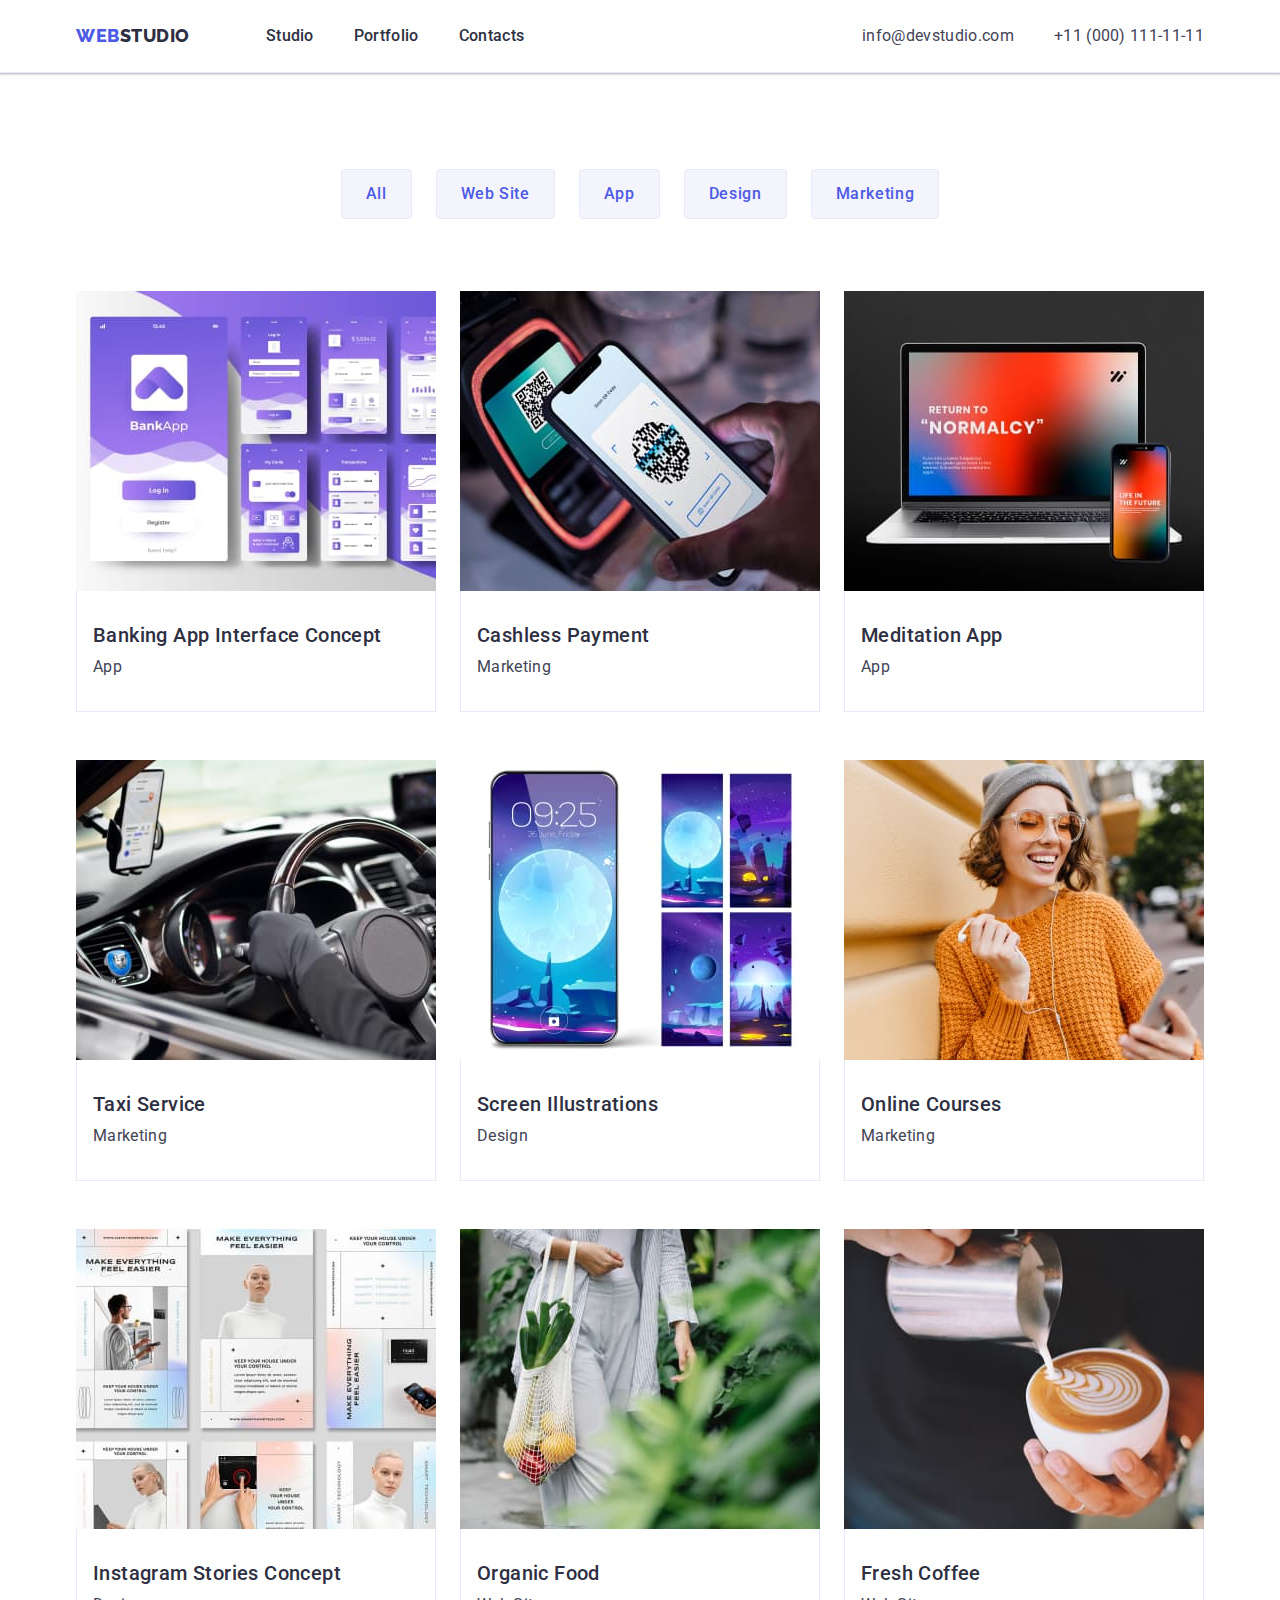
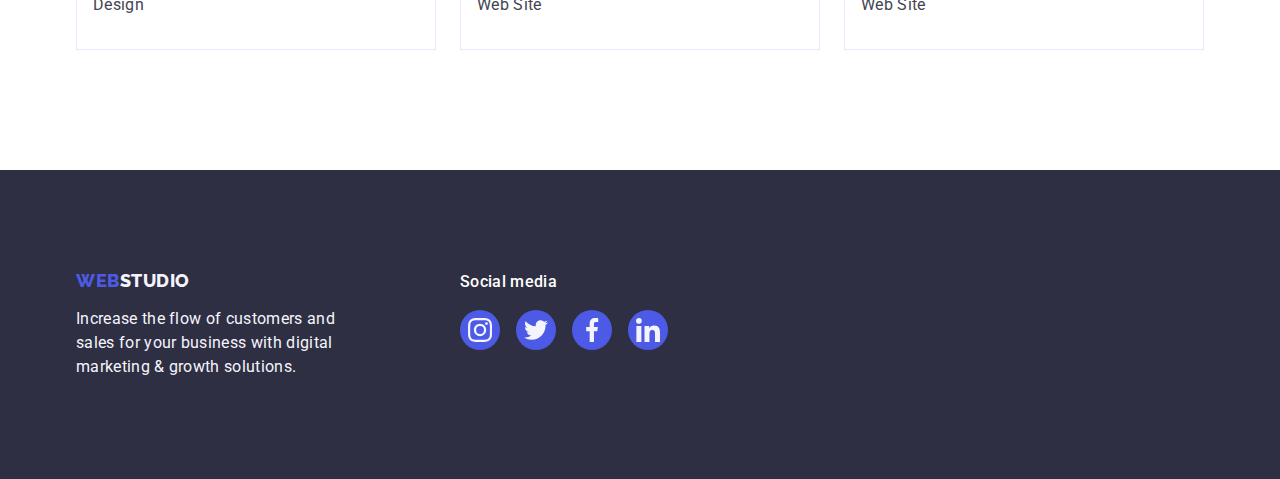
==== portfolio.html @ 441c0a94 "Initial commit" ====
<!DOCTYPE html>
<html lang="en">
  <head>
    <meta charset="UTF-8" />
    <meta http-equiv="X-UA-Compatible" content="IE=edge" />
    <meta name="viewport" content="width=device-width, initial-scale=1.0" />
    <title>Document</title>
    <!-- fonts -->
    <link rel="preconnect" href="https://fonts.googleapis.com" />
    <link rel="preconnect" href="https://fonts.gstatic.com" crossorigin />
    <link
      href="https://fonts.googleapis.com/css2?family=Raleway:wght@800&family=Roboto:wght@400;500;700;900&display=swap"
      rel="stylesheet"
    />
    <!-- normalize -->
    <link
      rel="stylesheet"
      href="https://cdn.jsdelivr.net/npm/modern-normalize@1.1.0/modern-normalize.min.css"
    />
    <!-- style.css -->
    <link rel="stylesheet" href="./css/style.css" />
  </head>
  <body>
    <!--header-->
    <header class="header">
      <div class="header-container container">
        <nav class="header-nav">
          <a class="logo link header-logo" href="./index.html"
            >Web<span class="span-logo">Studio</span></a
          >
          <ul class="header-list list">
            <li class="header-item">
              <a class="header-link link" href="./index.html">Studio</a>
            </li>
            <li class="header-item">
              <a class="header-link link" href="./portfolio.html">Portfolio</a>
            </li>
            <li class="header-item">
              <a class="header-link link" href="">Contacts</a>
            </li>
          </ul>
        </nav>
        <address class="header-address">
          <ul class="header-address-list list">
            <li class="header-item">
              <a class="header-contact link" href="mailto:info@devstudio.com"
                >info@devstudio.com</a
              >
            </li>
            <li class="header-item">
              <a class="header-contact link" href="tel:+110001111111"
                >+11 (000) 111-11-11</a
              >
            </li>
          </ul>
        </address>
      </div>
    </header>
    <!-- main -->
    <main>
      <section class="portfolio">
        <div class="container">
          <h1 class="portfolio-title" hidden>Portfolio</h1>

          <ul class="list list-btn">
            <li class="portfolio-item-btn">
              <button class="portfolio-btn btn" type="button">All</button>
            </li>
            <li class="portfolio-item-btn">
              <button class="portfolio-btn btn" type="button">Web Site</button>
            </li>
            <li class="portfolio-item-btn">
              <button class="portfolio-btn btn" type="button">App</button>
            </li>
            <li class="portfolio-item-btn">
              <button class="portfolio-btn btn" type="button">Design</button>
            </li>
            <li class="portfolio-item-btn">
              <button class="portfolio-btn btn" type="button">Marketing</button>
            </li>
          </ul>

          <ul class="list portfolio-list">
            <li class="portfolio-item">
              <a class="link portfolio-link" href="">
                <div>
                  <img
                    class="portfolio-img"
                    src="./images/portfolio/img1.jpg"
                    alt="Banking App Interface Concept"
                    width="360"
                  />
                </div>
                <div class="inform-portfolio">
                  <h2 class="portfolio-third-title">
                    Banking App Interface Concept
                  </h2>
                  <p class="portfolio-text">App</p>
                </div>
              </a>
            </li>

            <li class="portfolio-item">
              <a class="link portfolio-link" href="">
                <div>
                  <img
                    class="portfolio-img"
                    src="./images/portfolio/img2.jpg"
                    alt="Cashless Payment"
                    width="360"
                  />
                </div>
                <div class="inform-portfolio">
                  <h2 class="portfolio-third-title">Cashless Payment</h2>
                  <p class="portfolio-text">Marketing</p>
                </div>
              </a>
            </li>

            <li class="portfolio-item">
              <a class="link portfolio-link" href="">
                <div>
                  <img
                    class="portfolio-img"
                    src="./images/portfolio/img3.jpg"
                    alt="Meditation"
                    width="360"
                  />
                </div>
                <div class="inform-portfolio">
                  <h2 class="portfolio-third-title">Meditation App</h2>
                  <p class="portfolio-text">App</p>
                </div>
              </a>
            </li>

            <li class="portfolio-item">
              <a class="link portfolio-link" href="">
                <div>
                  <img
                    class="portfolio-img"
                    src="./images/portfolio/img4.jpg"
                    alt="Taxi Service"
                    width="360"
                  />
                </div>
                <div class="inform-portfolio">
                  <h2 class="portfolio-third-title">Taxi Service</h2>
                  <p class="portfolio-text">Marketing</p>
                </div>
              </a>
            </li>

            <li class="portfolio-item">
              <a class="link portfolio-link" href="">
                <div>
                  <img
                    class="portfolio-img"
                    src="./images/portfolio/img5.jpg"
                    alt="Screen Illustrations"
                    width="360"
                  />
                </div>
                <div class="inform-portfolio">
                  <h2 class="portfolio-third-title">Screen Illustrations</h2>
                  <p class="portfolio-text">Design</p>
                </div>
              </a>
            </li>

            <li class="portfolio-item">
              <a class="link portfolio-link" href="">
                <div>
                  <img
                    class="portfolio-img"
                    src="./images/portfolio/img6.jpg"
                    alt="Online Courses"
                    width="360"
                  />
                </div>
                <div class="inform-portfolio">
                  <h2 class="portfolio-third-title">Online Courses</h2>
                  <p class="portfolio-text">Marketing</p>
                </div>
              </a>
            </li>

            <li class="portfolio-item">
              <a class="link portfolio-link" href="">
                <div>
                  <img
                    class="portfolio-img"
                    src="./images/portfolio/img7.jpg"
                    alt="Instagram Stories Concept"
                    width="360"
                  />
                </div>
                <div class="inform-portfolio">
                  <h2 class="portfolio-third-title">
                    Instagram Stories Concept
                  </h2>
                  <p class="portfolio-text">Design</p>
                </div>
              </a>
            </li>

            <li class="portfolio-item">
              <a class="link portfolio-link" href="">
                <div>
                  <img
                    class="portfolio-img"
                    src="./images/portfolio/img8.jpg"
                    alt="Organic Food"
                    width="360"
                  />
                </div>
                <div class="inform-portfolio">
                  <h2 class="portfolio-third-title">Organic Food</h2>
                  <p class="portfolio-text">Web Site</p>
                </div>
              </a>
            </li>

            <li class="portfolio-item">
              <a class="link portfolio-link" href="">
                <div>
                  <img
                    class="portfolio-img"
                    src="./images/portfolio/img9.jpg"
                    alt="Fresh Coffee"
                    width="360"
                  />
                </div>
                <div class="inform-portfolio">
                  <h2 class="portfolio-third-title">Fresh Coffee</h2>
                  <p class="portfolio-text">Web Site</p>
                </div>
              </a>
            </li>
          </ul>
        </div>
      </section>
    </main>
    <!--footer-->
    <footer class="footer">
      <div class="container footer-conteiner">
        <div class="footer-left">
          <a class="logo link logo-footer" href="./index.html"
            >Web<span class="span-footer-logo">Studio</span></a
          >
          <p class="footer-text">
            Increase the flow of customers and sales for your business with
            digital marketing & growth solutions.
          </p>
        </div>

        <div class="footer-right">
          <p class="footer-second-text">Social media</p>
          <ul class="icon-list icon-list-footer list">
            <li class="icon-item">
              <a
                class="icon-link footer-link link"
                href=""
                target="_blank"
                rel="noopener noreferrer"
                aria-label="Instagram icon"
              >
                <svg class="social-icon" width="24" height="24">
                  <use href="./images/icons.svg#instagram"></use>
                </svg>
              </a>
            </li>

            <li class="icon-item">
              <a
                class="icon-link footer-link link"
                href=""
                target="_blank"
                rel="noopener noreferrer"
                aria-label="Twitter icon"
              >
                <svg class="social-icon" width="24" height="24">
                  <use href="./images/icons.svg#twitter"></use>
                </svg>
              </a>
            </li>

            <li class="icon-item">
              <a
                class="icon-link footer-link link"
                href=""
                target="_blank"
                rel="noopener noreferrer"
                aria-label="Facebook icon"
              >
                <svg class="social-icon" width="24" height="24">
                  <use href="./images/icons.svg#facebook"></use>
                </svg>
              </a>
            </li>

            <li class="icon-item">
              <a
                class="icon-link footer-link link"
                href=""
                target="_blank"
                rel="noopener noreferrer"
                aria-label="Linkedin icon"
              >
                <svg class="social-icon" width="24" height="24">
                  <use href="./images/icons.svg#linkedin"></use>
                </svg>
              </a>
            </li>
          </ul>
        </div>
      </div>
    </footer>
  </body>
</html>
---- css/style.css ----
:root {
  --primary-text-color: #434455;
  --secondary-text-color: #2e2f42;
  --btn--logo-color: #4d5ae5;
  --acent-color: #404bbf;
  --white-color: #ffffff;
  --light-color: #f4f4fd;
  --border: #e7e9fc;
  --acent-bg-icon: #31d0aa;
  --customers-color: rgba(142, 143, 153, 1);
  --customers-link: #8e8f99;
}

body {
  color: var(--primary-text-color);
  background-color: var(--white-color);
  font-family: "Roboto", sans-serif;
  font-size: 16px;
  line-height: 1.5;
  letter-spacing: 0.02em;
}

h1,
h2,
h3,
h4,
h5,
h6,
p,
ul {
  margin: 0;
}

img {
  display: block;
  max-width: 100%;
  height: auto;
}

/* utilities */

.list {
  padding: 0;
  margin: 0;

  list-style: none;
}

.container {
  width: 1158px;
  padding-right: 15px;
  padding-left: 15px;
  margin-right: auto;
  margin-left: auto;
}

.logo {
  color: var(--btn--logo-color);
  font-family: "Raleway", sans-serif;
  font-weight: 800;
  font-size: 18px;
  line-height: 1.17;
  letter-spacing: 0.03em;
  text-transform: uppercase;
}

.link {
  text-decoration: none;
}

.title {
  color: var(--secondary-text-color);
  font-weight: 700;
  font-size: 36px;
  line-height: 1.11;
  letter-spacing: 0.02em;
  text-align: center;
  text-transform: capitalize;
}

.btn {
  display: inline-block;
  border-radius: 4px;

  cursor: pointer;
  font-family: "Roboto", sans-serif;
  text-align: center;
  font-weight: 500;
  font-size: 16px;
  line-height: 1.5;
  letter-spacing: 0.04em;
}

/* Header */
.header {
  border-bottom: 1px solid var(--border);
  box-shadow: 0px 2px 1px rgba(46, 47, 66, 0.08),
    0px 1px 1px rgba(46, 47, 66, 0.16), 0px 1px 6px rgba(46, 47, 66, 0.08);
}

.header-container {
  display: flex;
}

.header-nav {
  display: flex;
  margin-right: auto;
  align-items: center;
}

.header-logo {
  padding-top: 24px;
  padding-bottom: 24px;
  margin-right: 76px;
}

.span-logo {
  color: var(--secondary-text-color);
}

.header-link {
  display: block;
  padding-top: 24px;
  padding-bottom: 24px;

  color: var(--secondary-text-color);
  font-weight: 500;
}

.header-list {
  display: flex;
  gap: 40px;
}

.header-link:hover,
.header-link:focus,
.header-contact:hover,
.header-contact:focus {
  color: var(--acent-color);
}

.header-address {
  font-style: normal;
}

.header-address-list {
  display: flex;
  gap: 40px;
}

.header-contact {
  display: block;
  padding-top: 24px;
  padding-bottom: 24px;

  color: var(--primary-text-color);
}

/* main */

/* hero section */

.hero {
  padding-top: 188px;
  padding-bottom: 188px;

  background-color: rgba(46, 47, 66, 0.7);
  max-width: 1440px;
  height: 600px;
  margin-right: auto;
  margin-left: auto;
  background-image: linear-gradient(
      rgba(46, 47, 66, 0.7),
      rgba(46, 47, 66, 0.7)
    ),
    url(../images/hero/img1.jpg);
  background-size: cover;
  background-repeat: no-repeat;
  background-position: center;
}

.container-hero {
  text-align: center;
}

.hero-title {
  max-width: 496px;
  margin-bottom: 48px;
  margin-left: auto;
  margin-right: auto;

  color: var(--white-color);
  font-weight: 700;
  font-size: 56px;
  line-height: 1.07;
  letter-spacing: 0.02em;
}

.hero-button {
  display: block;
  margin-right: auto;
  margin-left: auto;
  padding: 16px 32px;
  min-width: 169px;
  height: 56px;
  border: none;

  background: var(--btn--logo-color);
  color: var(--white-color);

  box-shadow: 0px 4px 4px rgba(0, 0, 0, 0.15);
}

.hero-button:hover,
.hero-button:focus {
  background-color: var(--acent-color);

  box-shadow: 0px 4px 4px rgba(0, 0, 0, 0.15);
}
/* inform section */

.inform {
  padding-top: 120px;
  padding-bottom: 120px;
}

.inform-list {
  display: flex;
  gap: 24px;
}

.inform-item {
  max-width: 264px;
  flex-basis: calc((100% - 72px) / 4);
}

.inform-list-title {
  margin-bottom: 8px;

  color: var(--secondary-text-color);
  font-weight: 500;
  font-size: 20px;
  letter-spacing: 0.02em;
  line-height: 1.2;
}

/* inform icons */

.icon-inform {
  display: flex;
  align-items: center;
  justify-content: center;
  margin-bottom: 8px;
  padding: 24px 100px;
  border-radius: 4px;

  background-color: var(--light-color);
}

/* product section */

.product {
  padding-bottom: 120px;
}

.product-title {
  margin-bottom: 72px;
}

.product-list {
  display: flex;
  gap: 24px;
}

.product-item {
  border: 1px solid var(--border);
}

/* team section */

.team {
  padding-top: 120px;
  padding-bottom: 120px;

  background-color: var(--light-color);
}

.team-title {
  margin-bottom: 72px;
}

.team-list {
  display: flex;
  gap: 24px;
}

.team-item {
  flex-basis: calc((100% - 72px) / 4);
  border-radius: 0px 0px 4px 4px;
  box-shadow: 0px 1px 6px rgba(46, 47, 66, 0.08),
    0px 1px 1px rgba(46, 47, 66, 0.16), 0px 2px 1px rgba(46, 47, 66, 0.08);

  background-color: var(--white-color);
}

.card-text {
  padding: 32px 0;
}

.team-second-title {
  margin-bottom: 8px;

  color: var(--secondary-text-color);
  font-weight: 500;
  font-size: 20px;
  line-height: 1.2;
  letter-spacing: 0.02em;
  text-align: center;
}

.team-text {
  margin-bottom: 8px;

  color: var(--primary-text-color);
  text-align: center;
}

/* social icons */

.icon-list {
  display: flex;
  gap: 24px;
  justify-content: center;
  align-items: center;
}

.icon-link {
  display: flex;
  justify-content: center;
  align-items: center;

  width: 40px;
  height: 40px;
  border-radius: 50%;

  background-color: var(--btn--logo-color);
}

.social-icon {
  fill: var(--light-color);
}

.team-link:hover,
.team-link:focus {
  background-color: var(--acent-color);
}

/* customers section */

.customers {
  padding-top: 120px;
  padding-bottom: 120px;
}

.customers-title {
  margin-bottom: 72px;
  text-align: center;

  color: var(--secondary-text-color);
  font-weight: 700;
  font-size: 36px;
  line-height: 1.1;
}

.customers-list {
  display: flex;
  gap: 24px;
}

.customers-item {
  width: 168px;
  height: 88px;
}

.customers-link {
  display: flex;
  text-align: center;
  justify-content: center;
  align-items: center;
  width: 100%;
  height: 100%;
  border: 1px solid var(--customers-link);
  border-radius: 4px;

  color: var(--customers-link);
}

.customers-link:hover,
.customers-link:focus {
  border: 1px solid var(--acent-color);
  border-radius: 4px;

  color: var(--acent-color);
}

/* customers icon */

.customers-icon {
  fill: currentColor;
}

/* footer */
.footer-conteiner {
  display: flex;
  align-items: baseline;
}

.footer {
  padding-top: 100px;
  padding-bottom: 100px;

  background-color: var(--secondary-text-color);
}

.footer-left {
  margin-right: 120px;
}

.logo-footer {
  display: inline-block;
  margin-bottom: 16px;
}

.span-footer-logo {
  color: var(--light-color);
}

.footer-text {
  width: 264px;

  color: var(--light-color);
}

.footer-second-text {
  margin-bottom: 16px;

  color: var(--white-color);
  font-weight: 500;
  letter-spacing: 0.02em;
}

/* footer icons */
.icon-list-footer {
  gap: 16px;
}

.footer-link:hover,
.footer-link:focus {
  background-color: var(--acent-bg-icon);
}

/* portfolio */

.portfolio {
  padding-top: 96px;
  padding-bottom: 120px;
}

.list-btn {
  display: flex;
  margin-bottom: 72px;
  justify-content: center;
  gap: 24px;
}

.portfolio-item-btn {
  border-radius: 4px;
}

.portfolio-btn {
  padding: 12px 24px;
  min-width: 69px;
  border: 1px solid var(--border);

  background-color: var(--light-color);
  color: var(--btn--logo-color);
}

.portfolio-btn:hover,
.portfolio-btn:focus {
  box-shadow: 0px 3px 1px rgba(0, 0, 0, 0.1), 0px 2px 1px rgba(0, 0, 0, 0.08),
    0px 2px 2px rgba(0, 0, 0, 0.12);

  background-color: var(--acent-color);
  color: var(--white-color);
  border: 1px solid transparent;
}

.portfolio-list {
  display: flex;
  flex-wrap: wrap;
  row-gap: 48px;
  column-gap: 24px;
}

.portfolio-item {
  flex-basis: calc((100% - 48px) / 3);
}

.portfolio-link {
  display: block;
}

.portfolio-link:hover,
.portfolio-link:focus {
  box-shadow: 0px 1px 6px rgba(46, 47, 66, 0.08),
    0px 1px 1px rgba(46, 47, 66, 0.16), 0px 2px 1px rgba(46, 47, 66, 0.08);
}

.inform-portfolio {
  padding: 32px 16px;
  border: 1px solid var(--border);
  border-top: none;
}

.portfolio-third-title {
  margin-bottom: 8px;

  color: var(--secondary-text-color);
  font-weight: 500;
  font-size: 20px;
  line-height: 1.2;
  letter-spacing: 0.02em;
  text-decoration: none;
}

.portfolio-text {
  color: var(--primary-text-color);
}
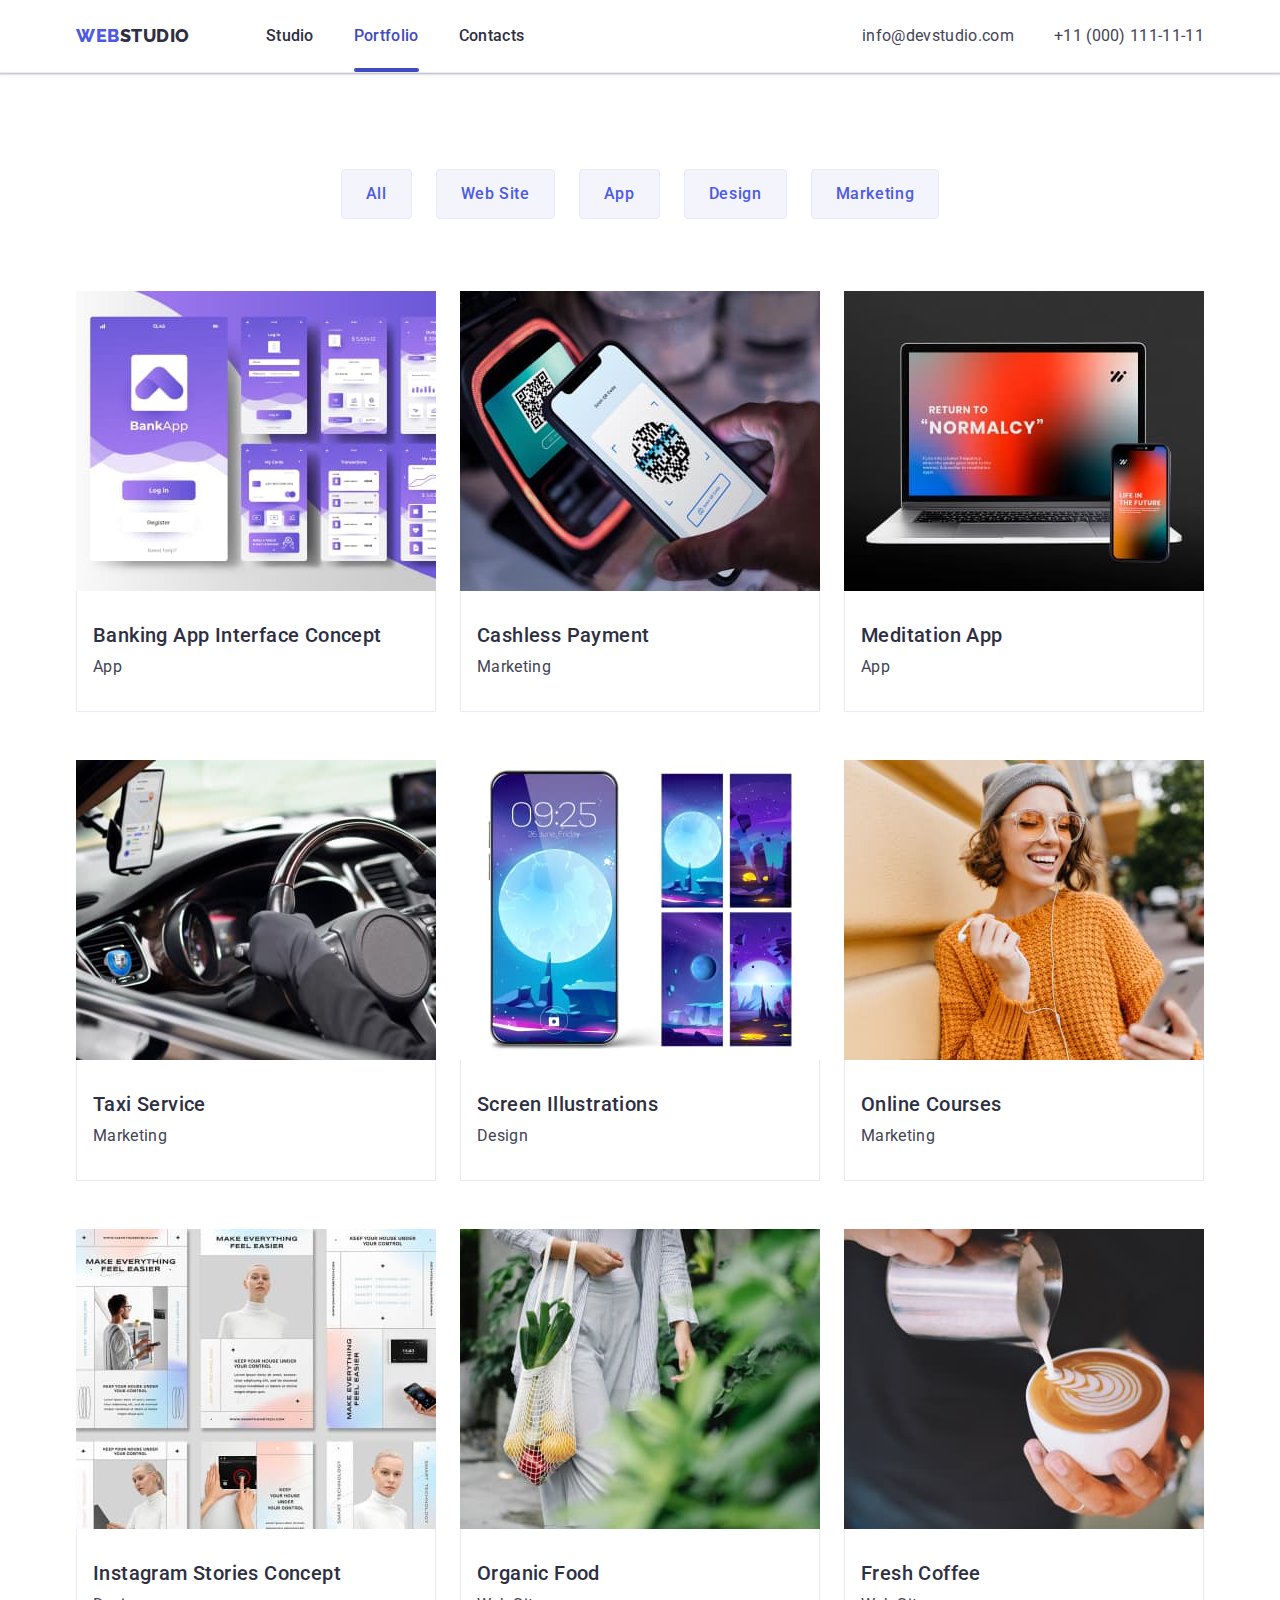
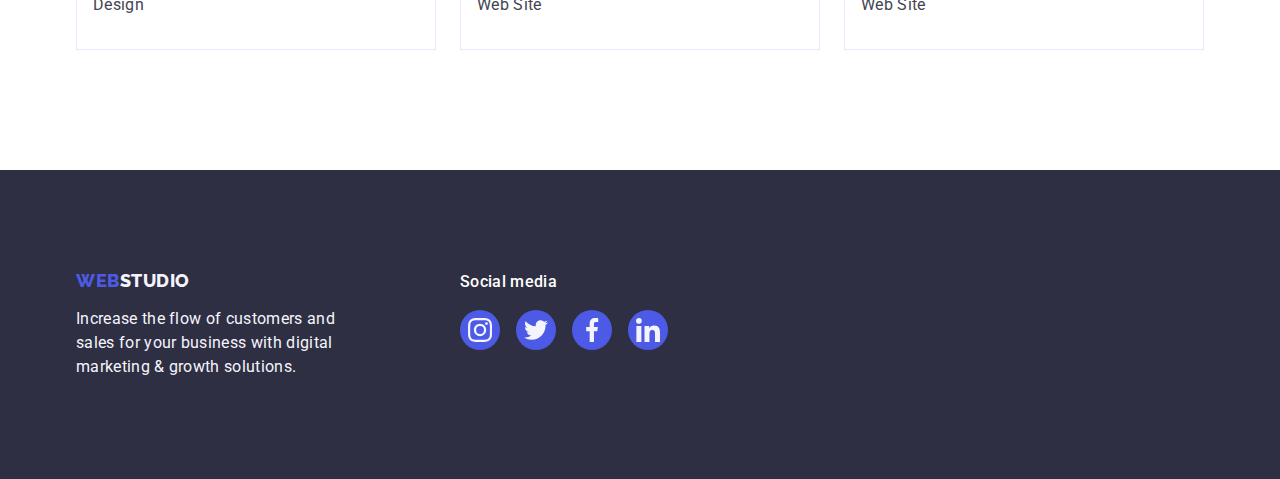
==== commit b5362310: "update portfolio.html" ====
--- a/portfolio.html
+++ b/portfolio.html
@@ -33,7 +33,9 @@
               <a class="header-link link" href="./index.html">Studio</a>
             </li>
             <li class="header-item">
-              <a class="header-link link" href="./portfolio.html">Portfolio</a>
+              <a class="header-link link active" href="./portfolio.html"
+                >Portfolio</a
+              >
             </li>
             <li class="header-item">
               <a class="header-link link" href="">Contacts</a>
@@ -266,7 +268,7 @@
                 aria-label="Instagram icon"
               >
                 <svg class="social-icon" width="24" height="24">
-                  <use href="./images/icons.svg#instagram"></use>
+                  <use href="./images/svg/sprite/icons.svg#instagram"></use>
                 </svg>
               </a>
             </li>
@@ -280,7 +282,7 @@
                 aria-label="Twitter icon"
               >
                 <svg class="social-icon" width="24" height="24">
-                  <use href="./images/icons.svg#twitter"></use>
+                  <use href="./images/svg/sprite/icons.svg#twitter"></use>
                 </svg>
               </a>
             </li>
@@ -294,7 +296,7 @@
                 aria-label="Facebook icon"
               >
                 <svg class="social-icon" width="24" height="24">
-                  <use href="./images/icons.svg#facebook"></use>
+                  <use href="./images/svg/sprite/icons.svg#facebook"></use>
                 </svg>
               </a>
             </li>
@@ -308,7 +310,7 @@
                 aria-label="Linkedin icon"
               >
                 <svg class="social-icon" width="24" height="24">
-                  <use href="./images/icons.svg#linkedin"></use>
+                  <use href="./images/svg/sprite/icons.svg#linkedin"></use>
                 </svg>
               </a>
             </li>
--- a/css/style.css
+++ b/css/style.css
@@ -118,6 +118,15 @@
   color: var(--secondary-text-color);
 }
 
+.header-list {
+  display: flex;
+  gap: 40px;
+}
+
+.header-item {
+  position: relative;
+}
+
 .header-link {
   display: block;
   padding-top: 24px;
@@ -125,11 +134,6 @@
 
   color: var(--secondary-text-color);
   font-weight: 500;
-}
-
-.header-list {
-  display: flex;
-  gap: 40px;
 }
 
 .header-link:hover,
@@ -137,6 +141,23 @@
 .header-contact:hover,
 .header-contact:focus {
   color: var(--acent-color);
+}
+
+.header-link.active {
+  color: var(--acent-color);
+}
+
+.active::after {
+  content: "";
+  position: absolute;
+  left: 0;
+  bottom: 0;
+
+  width: 100%;
+  height: 4px;
+  border-radius: 2px;
+
+  background-color: var(--acent-color);
 }
 
 .header-address {
@@ -537,3 +558,49 @@
 .portfolio-text {
   color: var(--primary-text-color);
 }
+
+/* modal window */
+
+.backdrop {
+  display: none;
+  position: fixed;
+  width: 100%;
+  height: 100%;
+  left: 0px;
+  top: 0px;
+  background-color: rgba(46, 47, 66, 0.4);
+}
+.modal {
+  position: absolute;
+  top: calc(50% - 292px);
+  left: calc(50% - 204px);
+
+  width: 408px;
+  height: 584px;
+  padding: 24px;
+  box-shadow: 0px 1px 1px rgba(0, 0, 0, 0.14), 0px 1px 3px rgba(0, 0, 0, 0.12),
+    0px 2px 1px rgba(0, 0, 0, 0.2);
+  border-radius: 4px;
+
+  background-color: #fcfcfc;
+}
+.modal-close-button {
+  position: absolute;
+  top: 24px;
+  right: 24px;
+
+  display: flex;
+  align-items: center;
+  justify-content: center;
+  padding: 0;
+  border: 1px solid rgba(0, 0, 0, 0.1);
+  width: 24px;
+  height: 24px;
+  border-radius: 50%;
+  cursor: pointer;
+
+  background-color: var(--border);
+}
+.modal-icon {
+  fill: var(--secondary-text-color);
+}
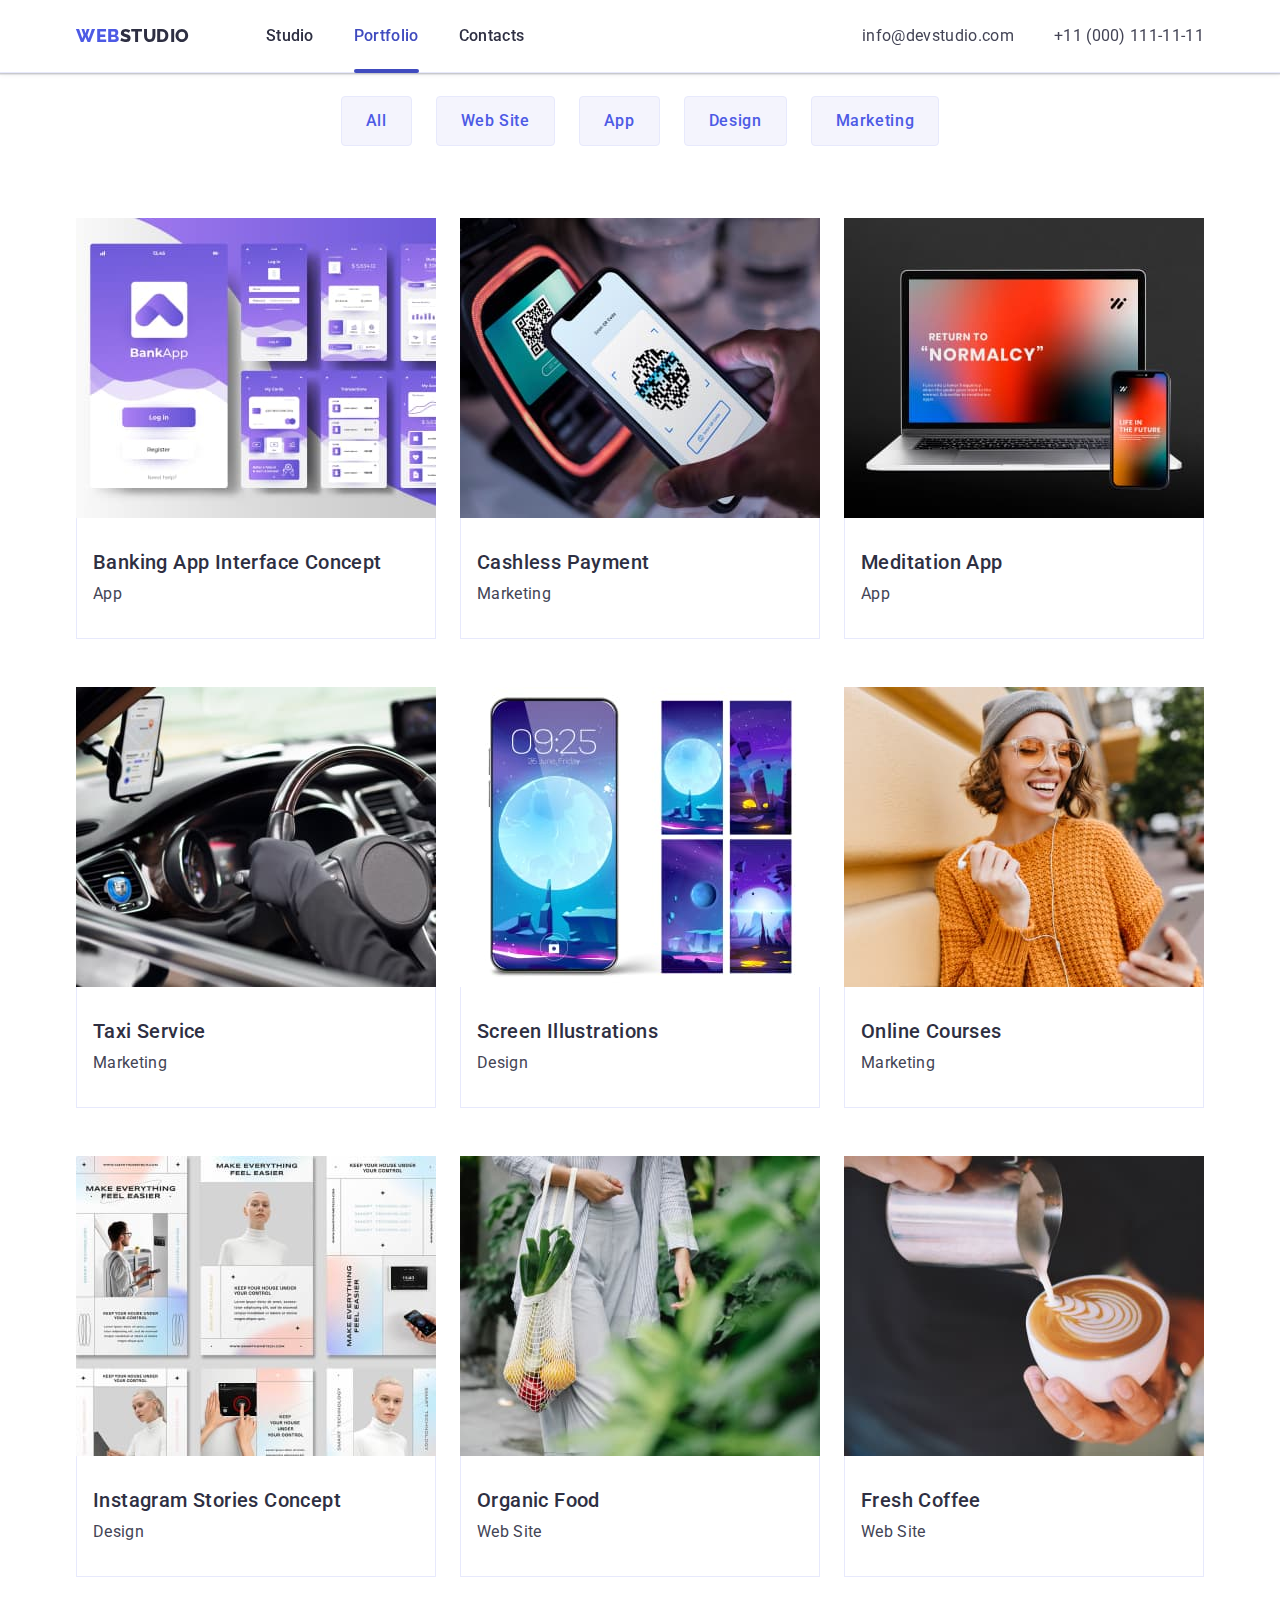
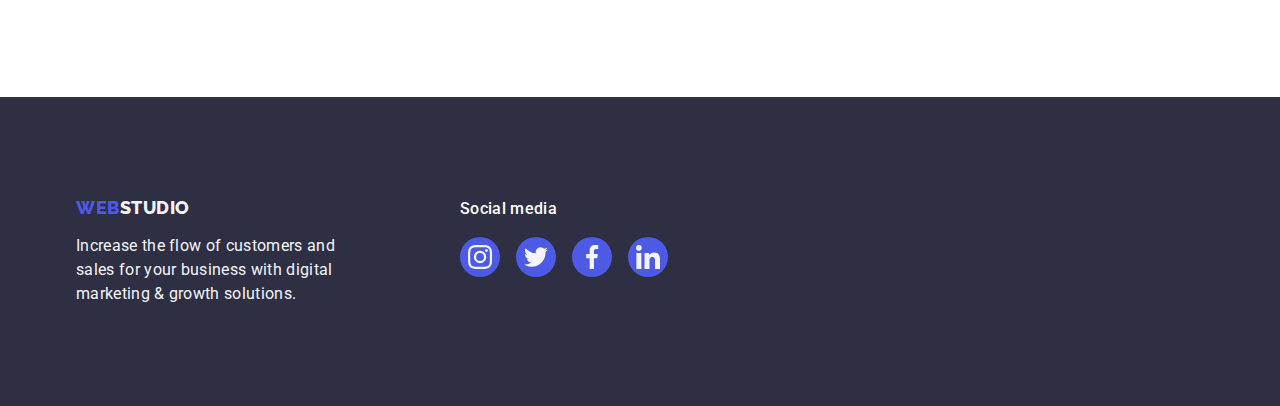
==== commit 4465872b: "update portfolio.html" ====
--- a/portfolio.html
+++ b/portfolio.html
@@ -85,13 +85,19 @@
           <ul class="list portfolio-list">
             <li class="portfolio-item">
               <a class="link portfolio-link" href="">
-                <div>
+                <div class="portfolio-thumb">
                   <img
                     class="portfolio-img"
                     src="./images/portfolio/img1.jpg"
                     alt="Banking App Interface Concept"
                     width="360"
                   />
+
+                  <p class="overlay">
+                    14 Stylish and User-Friendly App Design Concepts · Task
+                    Manager App · Calorie Tracker App · Exotic Fruit Ecommerce
+                    App · Cloud Storage App
+                  </p>
                 </div>
                 <div class="inform-portfolio">
                   <h2 class="portfolio-third-title">
@@ -104,13 +110,19 @@
 
             <li class="portfolio-item">
               <a class="link portfolio-link" href="">
-                <div>
+                <div class="portfolio-thumb">
                   <img
                     class="portfolio-img"
                     src="./images/portfolio/img2.jpg"
                     alt="Cashless Payment"
                     width="360"
                   />
+
+                  <p class="overlay">
+                    14 Stylish and User-Friendly App Design Concepts · Task
+                    Manager App · Calorie Tracker App · Exotic Fruit Ecommerce
+                    App · Cloud Storage App
+                  </p>
                 </div>
                 <div class="inform-portfolio">
                   <h2 class="portfolio-third-title">Cashless Payment</h2>
@@ -121,13 +133,19 @@
 
             <li class="portfolio-item">
               <a class="link portfolio-link" href="">
-                <div>
+                <div class="portfolio-thumb">
                   <img
                     class="portfolio-img"
                     src="./images/portfolio/img3.jpg"
                     alt="Meditation"
                     width="360"
                   />
+
+                  <p class="overlay">
+                    14 Stylish and User-Friendly App Design Concepts · Task
+                    Manager App · Calorie Tracker App · Exotic Fruit Ecommerce
+                    App · Cloud Storage App
+                  </p>
                 </div>
                 <div class="inform-portfolio">
                   <h2 class="portfolio-third-title">Meditation App</h2>
@@ -138,13 +156,19 @@
 
             <li class="portfolio-item">
               <a class="link portfolio-link" href="">
-                <div>
+                <div class="portfolio-thumb">
                   <img
                     class="portfolio-img"
                     src="./images/portfolio/img4.jpg"
                     alt="Taxi Service"
                     width="360"
                   />
+
+                  <p class="overlay">
+                    14 Stylish and User-Friendly App Design Concepts · Task
+                    Manager App · Calorie Tracker App · Exotic Fruit Ecommerce
+                    App · Cloud Storage App
+                  </p>
                 </div>
                 <div class="inform-portfolio">
                   <h2 class="portfolio-third-title">Taxi Service</h2>
@@ -155,13 +179,19 @@
 
             <li class="portfolio-item">
               <a class="link portfolio-link" href="">
-                <div>
+                <div class="portfolio-thumb">
                   <img
                     class="portfolio-img"
                     src="./images/portfolio/img5.jpg"
                     alt="Screen Illustrations"
                     width="360"
                   />
+
+                  <p class="overlay">
+                    14 Stylish and User-Friendly App Design Concepts · Task
+                    Manager App · Calorie Tracker App · Exotic Fruit Ecommerce
+                    App · Cloud Storage App
+                  </p>
                 </div>
                 <div class="inform-portfolio">
                   <h2 class="portfolio-third-title">Screen Illustrations</h2>
@@ -172,13 +202,19 @@
 
             <li class="portfolio-item">
               <a class="link portfolio-link" href="">
-                <div>
+                <div class="portfolio-thumb">
                   <img
                     class="portfolio-img"
                     src="./images/portfolio/img6.jpg"
                     alt="Online Courses"
                     width="360"
                   />
+
+                  <p class="overlay">
+                    14 Stylish and User-Friendly App Design Concepts · Task
+                    Manager App · Calorie Tracker App · Exotic Fruit Ecommerce
+                    App · Cloud Storage App
+                  </p>
                 </div>
                 <div class="inform-portfolio">
                   <h2 class="portfolio-third-title">Online Courses</h2>
@@ -189,13 +225,19 @@
 
             <li class="portfolio-item">
               <a class="link portfolio-link" href="">
-                <div>
+                <div class="portfolio-thumb">
                   <img
                     class="portfolio-img"
                     src="./images/portfolio/img7.jpg"
                     alt="Instagram Stories Concept"
                     width="360"
                   />
+
+                  <p class="overlay">
+                    14 Stylish and User-Friendly App Design Concepts · Task
+                    Manager App · Calorie Tracker App · Exotic Fruit Ecommerce
+                    App · Cloud Storage App
+                  </p>
                 </div>
                 <div class="inform-portfolio">
                   <h2 class="portfolio-third-title">
@@ -208,13 +250,19 @@
 
             <li class="portfolio-item">
               <a class="link portfolio-link" href="">
-                <div>
+                <div class="portfolio-thumb">
                   <img
                     class="portfolio-img"
                     src="./images/portfolio/img8.jpg"
                     alt="Organic Food"
                     width="360"
                   />
+
+                  <p class="overlay">
+                    14 Stylish and User-Friendly App Design Concepts · Task
+                    Manager App · Calorie Tracker App · Exotic Fruit Ecommerce
+                    App · Cloud Storage App
+                  </p>
                 </div>
                 <div class="inform-portfolio">
                   <h2 class="portfolio-third-title">Organic Food</h2>
@@ -225,13 +273,19 @@
 
             <li class="portfolio-item">
               <a class="link portfolio-link" href="">
-                <div>
+                <div class="portfolio-thumb">
                   <img
                     class="portfolio-img"
                     src="./images/portfolio/img9.jpg"
                     alt="Fresh Coffee"
                     width="360"
                   />
+
+                  <p class="overlay">
+                    14 Stylish and User-Friendly App Design Concepts · Task
+                    Manager App · Calorie Tracker App · Exotic Fruit Ecommerce
+                    App · Cloud Storage App
+                  </p>
                 </div>
                 <div class="inform-portfolio">
                   <h2 class="portfolio-third-title">Fresh Coffee</h2>
--- a/css/style.css
+++ b/css/style.css
@@ -9,6 +9,8 @@
   --acent-bg-icon: #31d0aa;
   --customers-color: rgba(142, 143, 153, 1);
   --customers-link: #8e8f99;
+  --duration: 250ms;
+  --cubic-bezier: cubic-bezier(0.4, 0, 0.2, 1);
 }
 
 body {
@@ -91,11 +93,33 @@
   letter-spacing: 0.04em;
 }
 
+/* icons */
+
+.icon-link {
+  display: flex;
+  justify-content: center;
+  align-items: center;
+
+  width: 40px;
+  height: 40px;
+  border-radius: 50%;
+
+  background-color: var(--btn--logo-color);
+  transition: background-color var(--duration) var(--cubic-bezier);
+}
+
 /* Header */
 .header {
+  position: fixed;
+  top: 0;
+  width: 100%;
+  z-index: 10;
+
   border-bottom: 1px solid var(--border);
   box-shadow: 0px 2px 1px rgba(46, 47, 66, 0.08),
     0px 1px 1px rgba(46, 47, 66, 0.16), 0px 1px 6px rgba(46, 47, 66, 0.08);
+
+  background-color: var(--white-color);
 }
 
 .header-container {
@@ -134,6 +158,8 @@
 
   color: var(--secondary-text-color);
   font-weight: 500;
+
+  transition: color var(--duration) var(--cubic-bezier);
 }
 
 .header-link:hover,
@@ -151,7 +177,7 @@
   content: "";
   position: absolute;
   left: 0;
-  bottom: 0;
+  bottom: -1px;
 
   width: 100%;
   height: 4px;
@@ -175,6 +201,8 @@
   padding-bottom: 24px;
 
   color: var(--primary-text-color);
+
+  transition: color var(--duration) var(--cubic-bezier);
 }
 
 /* main */
@@ -225,11 +253,12 @@
   min-width: 169px;
   height: 56px;
   border: none;
+  box-shadow: 0px 4px 4px rgba(0, 0, 0, 0.15);
 
   background: var(--btn--logo-color);
   color: var(--white-color);
 
-  box-shadow: 0px 4px 4px rgba(0, 0, 0, 0.15);
+  transition: background-color var(--duration) var(--cubic-bezier);
 }
 
 .hero-button:hover,
@@ -272,7 +301,7 @@
   align-items: center;
   justify-content: center;
   margin-bottom: 8px;
-  padding: 24px 100px;
+  height: 112px;
   border-radius: 4px;
 
   background-color: var(--light-color);
@@ -353,18 +382,6 @@
   gap: 24px;
   justify-content: center;
   align-items: center;
-}
-
-.icon-link {
-  display: flex;
-  justify-content: center;
-  align-items: center;
-
-  width: 40px;
-  height: 40px;
-  border-radius: 50%;
-
-  background-color: var(--btn--logo-color);
 }
 
 .social-icon {
@@ -414,6 +431,8 @@
   border-radius: 4px;
 
   color: var(--customers-link);
+  transition: color var(--duration) var(--cubic-bezier),
+    border-color var(--duration) var(--cubic-bezier);
 }
 
 .customers-link:hover,
@@ -431,6 +450,7 @@
 }
 
 /* footer */
+
 .footer-conteiner {
   display: flex;
   align-items: baseline;
@@ -496,6 +516,11 @@
 
 .portfolio-item-btn {
   border-radius: 4px;
+
+  transition: background-color var(--duration) var(--cubic-bezier),
+    color var(--duration) var(--cubic-bezier),
+    border var(--duration) var(--cubic-bezier),
+    box-shadow var(--duration) var(--cubic-bezier);
 }
 
 .portfolio-btn {
@@ -528,14 +553,53 @@
   flex-basis: calc((100% - 48px) / 3);
 }
 
+.portfolio-item:hover {
+}
+
 .portfolio-link {
   display: block;
+  transition: box-shadow var(--duration) var(--cubic-bezier);
 }
 
 .portfolio-link:hover,
 .portfolio-link:focus {
   box-shadow: 0px 1px 6px rgba(46, 47, 66, 0.08),
     0px 1px 1px rgba(46, 47, 66, 0.16), 0px 2px 1px rgba(46, 47, 66, 0.08);
+}
+
+.portfolio-link:hover .hover-text,
+.portfolio-link:focus .hover-text {
+  transform: translateY(0%);
+}
+/* overlay */
+
+.portfolio-thumb {
+  position: relative;
+  overflow: hidden;
+}
+
+.portfolio-item:hover .overlay {
+  transform: translateY(0%);
+}
+
+.portfolio-link:focus .overlay {
+  transform: translateY(0%);
+}
+
+.overlay {
+  position: absolute;
+  top: 0;
+  left: 0;
+  width: 100%;
+  height: 100%;
+  padding: 40px 32px;
+  letter-spacing: 0.02em;
+
+  color: var(--light-color);
+  background-color: var(--btn--logo-color);
+
+  transform: translateY(100%);
+  transition: transform var(--duration) var(--cubic-bezier);
 }
 
 .inform-portfolio {
@@ -562,28 +626,51 @@
 /* modal window */
 
 .backdrop {
-  display: none;
   position: fixed;
   width: 100%;
   height: 100%;
   left: 0px;
   top: 0px;
+
   background-color: rgba(46, 47, 66, 0.4);
-}
+
+  transition: opacity var(--duration) var(--cubic-bezier),
+    visibility var(--duration) var(--cubic-bezier);
+  z-index: 100;
+}
+
+.backdrop.is-hidden {
+  opacity: 0;
+  visibility: hidden;
+  pointer-events: none;
+  transition-delay: 600ms;
+}
+
 .modal {
   position: absolute;
-  top: calc(50% - 292px);
-  left: calc(50% - 204px);
+  top: calc(50%);
+  left: calc(50%);
 
   width: 408px;
-  height: 584px;
+  min-height: 576px;
   padding: 24px;
   box-shadow: 0px 1px 1px rgba(0, 0, 0, 0.14), 0px 1px 3px rgba(0, 0, 0, 0.12),
     0px 2px 1px rgba(0, 0, 0, 0.2);
   border-radius: 4px;
 
   background-color: #fcfcfc;
-}
+
+  transform: translate(-50%, -50%) scale(1);
+  transition: opacity var(--duration) var(--cubic-bezier),
+    transform var(--duration) var(--cubic-bezier);
+  transition-delay: var(--duration);
+}
+
+.backdrop.is-hidden .modal {
+  opacity: 0;
+  transform: perspective(600px) translate(-50%, -70%) rotatex(60deg);
+}
+
 .modal-close-button {
   position: absolute;
   top: 24px;
@@ -600,7 +687,23 @@
   cursor: pointer;
 
   background-color: var(--border);
-}
+
+  transition: background-color var(--duration) var(--cubic-bezier),
+    border var(--duration) var(--cubic-bezier);
+}
+
+.modal-close-button:hover,
+.modal-close-button:focus {
+  background-color: var(--acent-color);
+  border: none;
+}
+
 .modal-icon {
   fill: var(--secondary-text-color);
-}
+  transition: fill var(--duration) var(--cubic-bezier);
+}
+
+.modal-close-button .modal-icon:hover,
+.modal-close-button .modal-icon:focus {
+  fill: var(--white-color);
+}
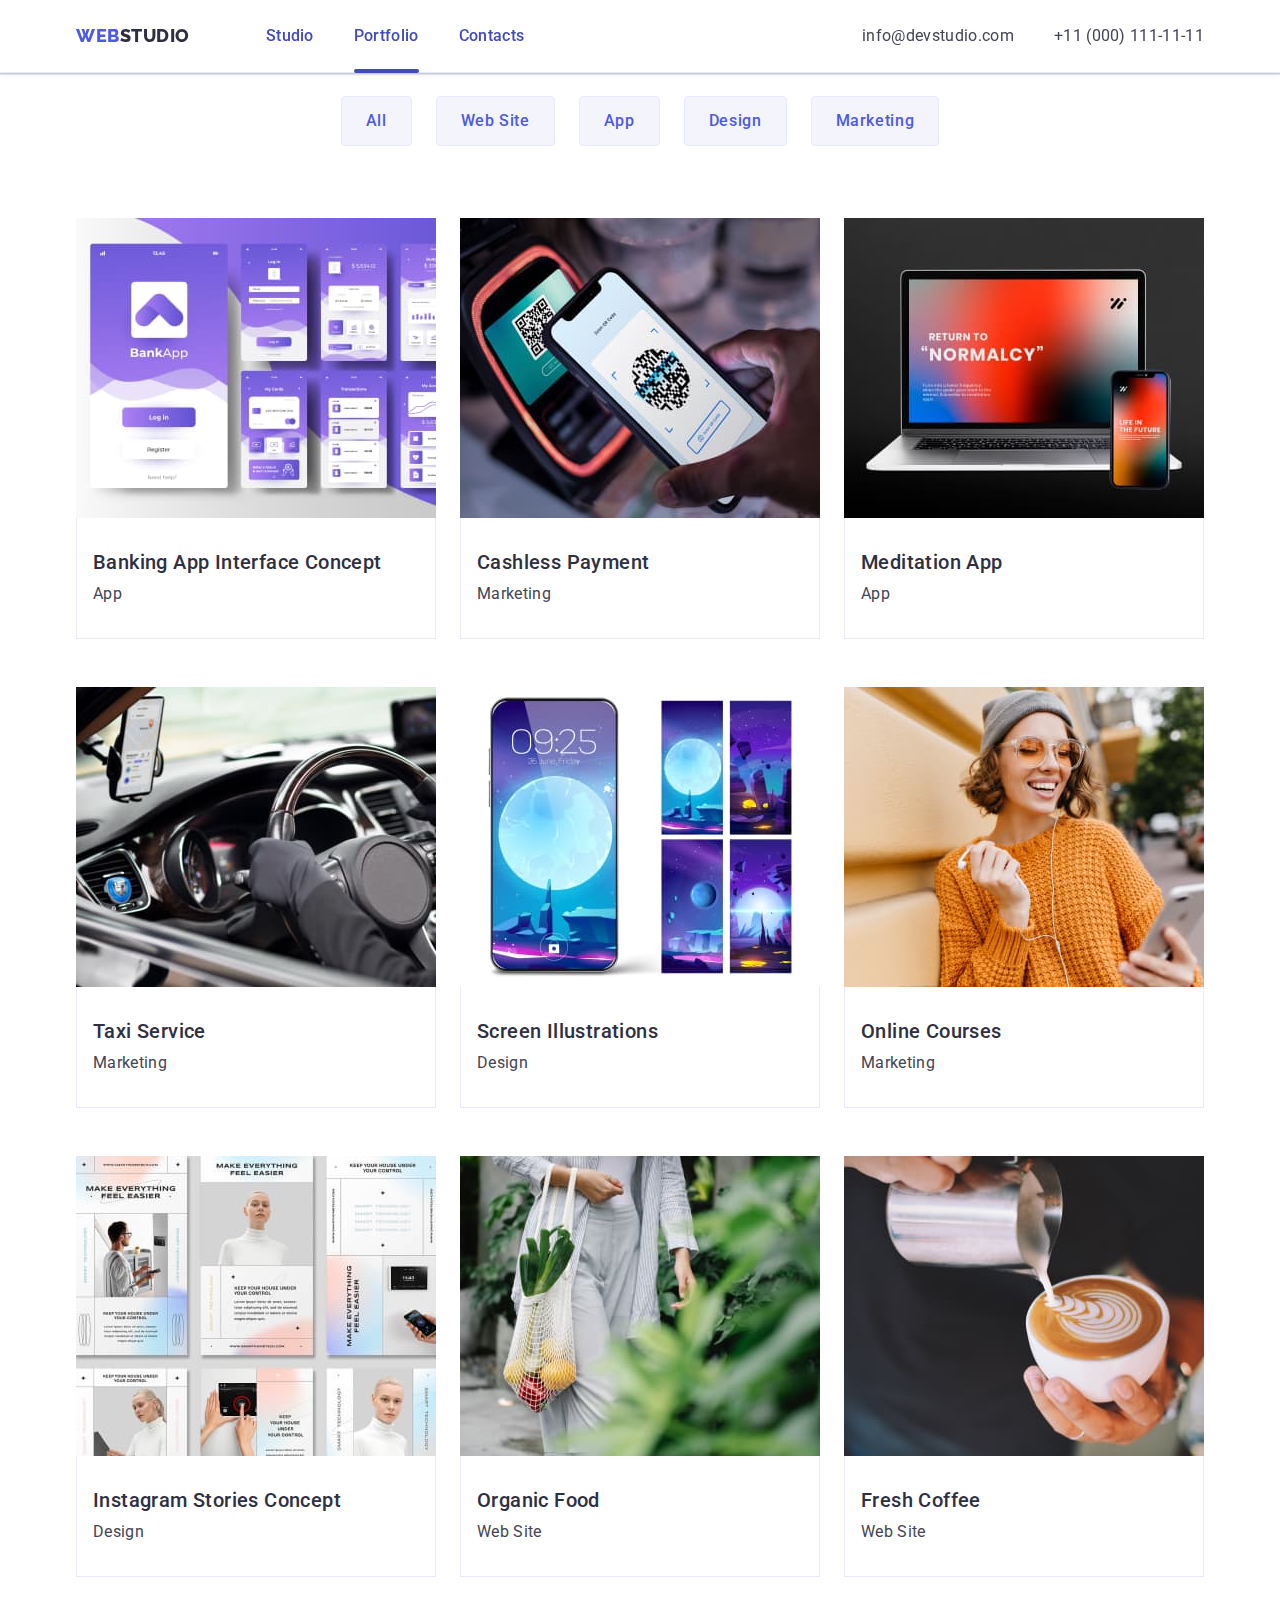
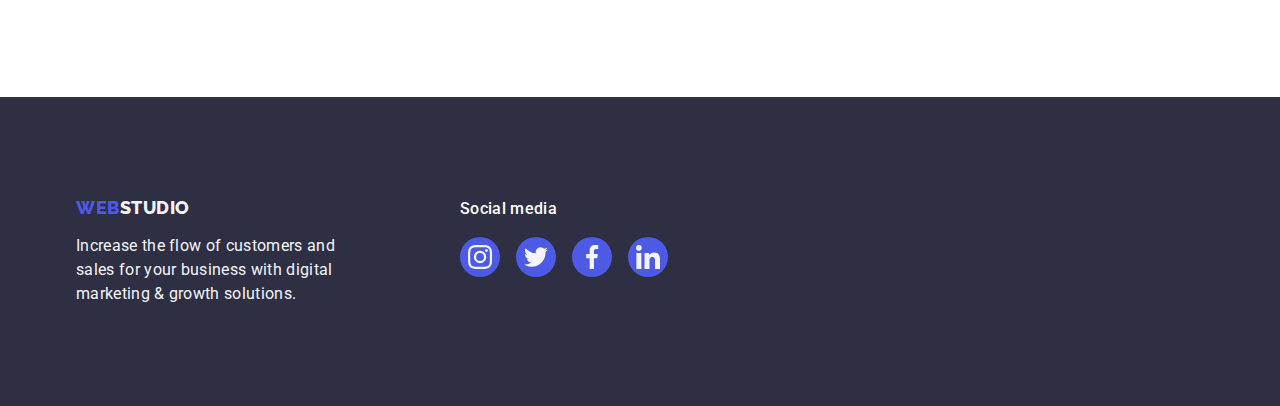
==== commit cc32ae04: "update portfolio.html" ====
--- a/portfolio.html
+++ b/portfolio.html
@@ -30,15 +30,23 @@
           >
           <ul class="header-list list">
             <li class="header-item">
-              <a class="header-link link" href="./index.html">Studio</a>
-            </li>
-            <li class="header-item">
-              <a class="header-link link active" href="./portfolio.html"
+              <a
+                class="header-link header-link-portfolio link"
+                href="./index.html"
+                >Studio</a
+              >
+            </li>
+            <li class="header-item">
+              <a
+                class="header-link header-link-portfolio link active"
+                href="./portfolio.html"
                 >Portfolio</a
               >
             </li>
             <li class="header-item">
-              <a class="header-link link" href="">Contacts</a>
+              <a class="header-link header-link-portfolio link" href=""
+                >Contacts</a
+              >
             </li>
           </ul>
         </nav>
--- a/css/style.css
+++ b/css/style.css
@@ -147,11 +147,8 @@
   gap: 40px;
 }
 
-.header-item {
+.header-link {
   position: relative;
-}
-
-.header-link {
   display: block;
   padding-top: 24px;
   padding-bottom: 24px;
@@ -160,6 +157,9 @@
   font-weight: 500;
 
   transition: color var(--duration) var(--cubic-bezier);
+}
+.header-link-portfolio {
+  color: var(--acent-color);
 }
 
 .header-link:hover,
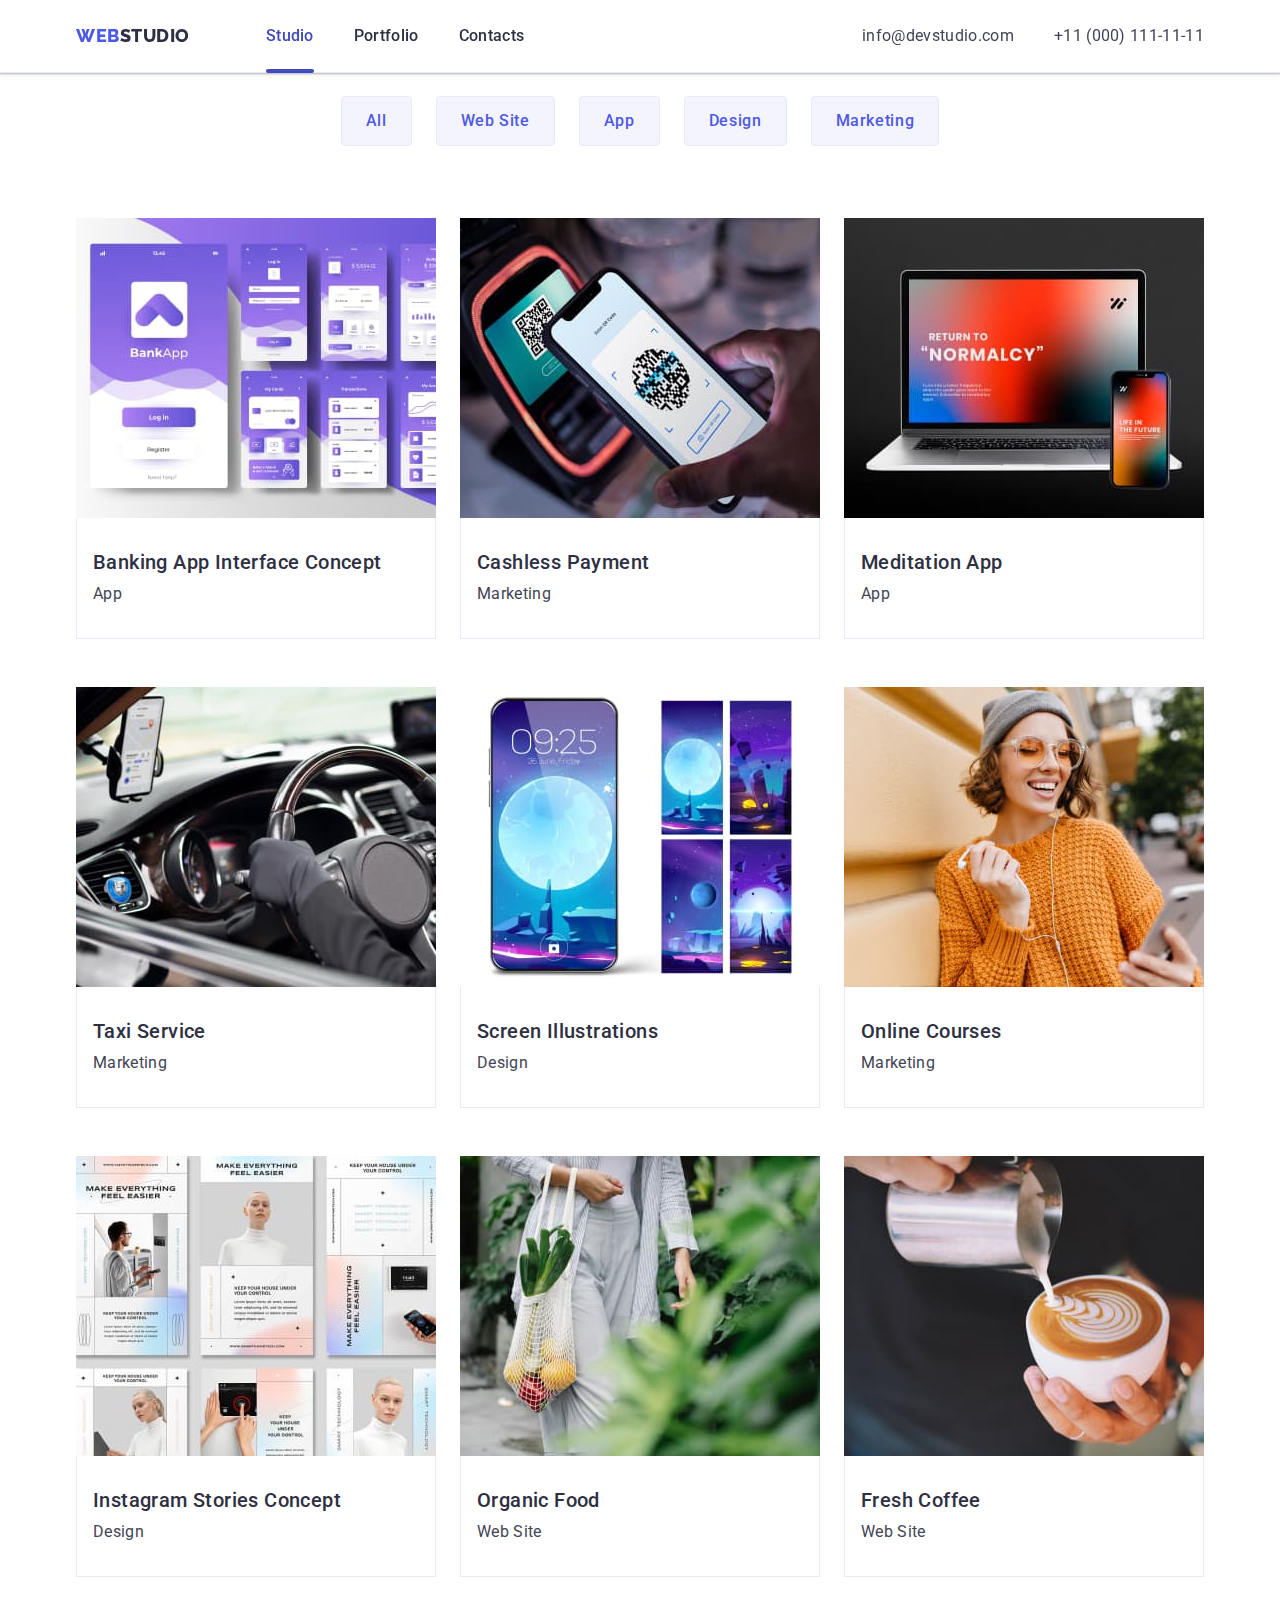
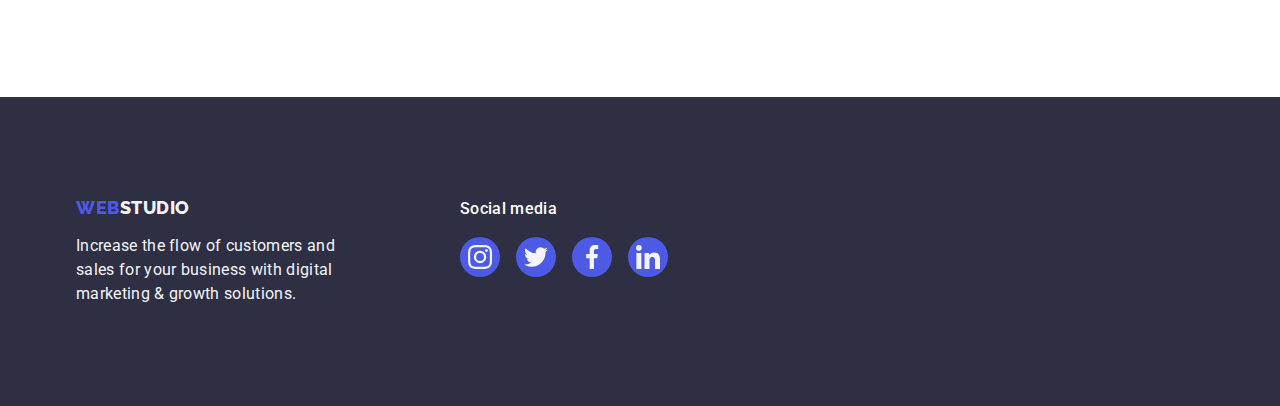
==== commit 19ea85b6: "update portfolio.html" ====
--- a/portfolio.html
+++ b/portfolio.html
@@ -30,23 +30,13 @@
           >
           <ul class="header-list list">
             <li class="header-item">
-              <a
-                class="header-link header-link-portfolio link"
-                href="./index.html"
-                >Studio</a
-              >
-            </li>
-            <li class="header-item">
-              <a
-                class="header-link header-link-portfolio link active"
-                href="./portfolio.html"
-                >Portfolio</a
-              >
-            </li>
-            <li class="header-item">
-              <a class="header-link header-link-portfolio link" href=""
-                >Contacts</a
-              >
+              <a class="header-link link active" href="./index.html">Studio</a>
+            </li>
+            <li class="header-item">
+              <a class="header-link link" href="./portfolio.html">Portfolio</a>
+            </li>
+            <li class="header-item">
+              <a class="header-link link" href="">Contacts</a>
             </li>
           </ul>
         </nav>
